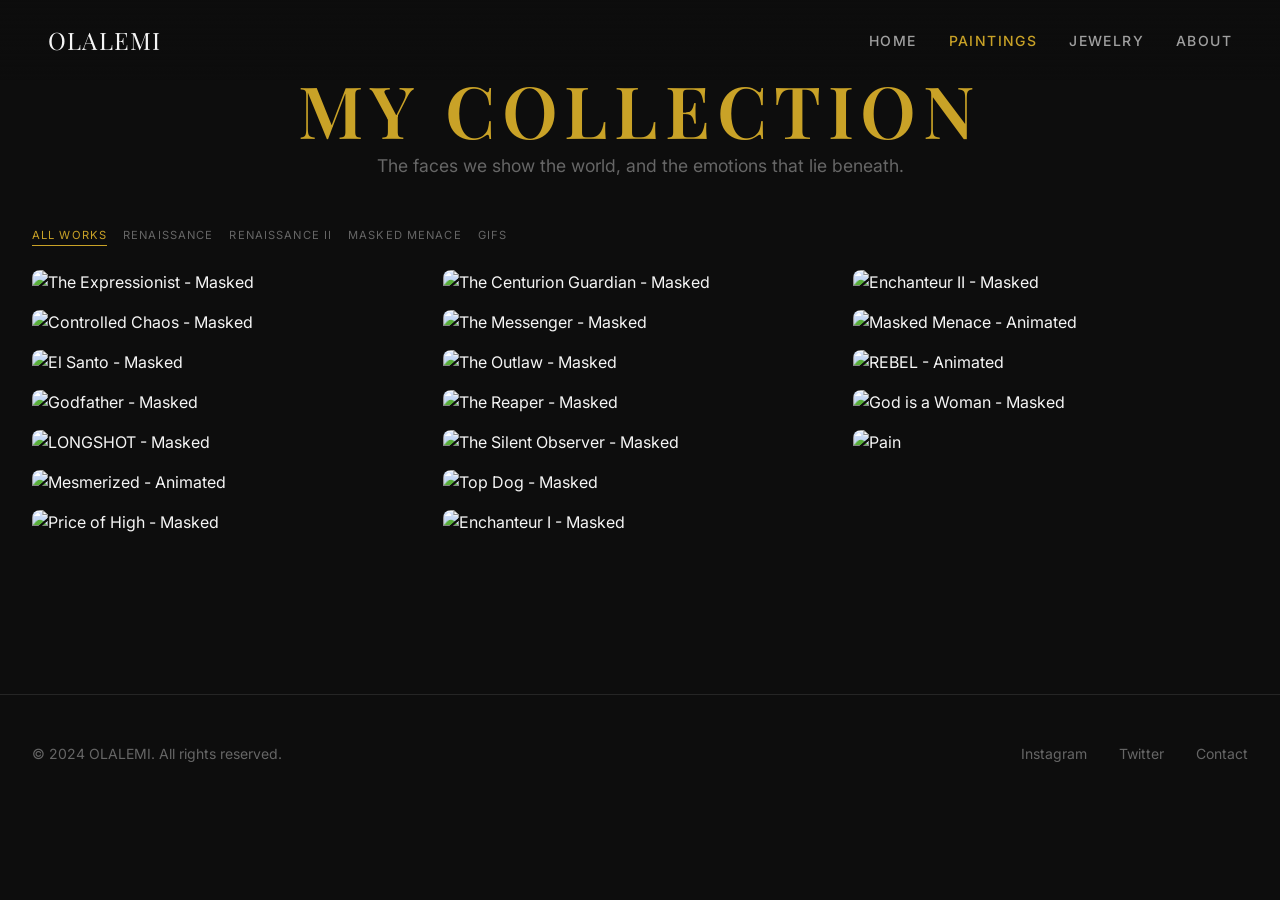
==== paintings.html @ 90fd3a53 "Initial commit: Portfolio website code (HTML, CSS, JS, data)" ====
<!DOCTYPE html>
<html lang="en">

<head>
    <meta charset="UTF-8">
    <meta name="viewport" content="width=device-width, initial-scale=1.0">
    <meta name="description"
        content="Gallery of digital paintings exploring the duality of human emotion through masked and unmasked portraits.">

    <title>Paintings Gallery | OLALEMI</title>

    <!-- Fonts -->
    <link rel="preconnect" href="https://fonts.googleapis.com">
    <link rel="preconnect" href="https://fonts.gstatic.com" crossorigin>
    <link
        href="https://fonts.googleapis.com/css2?family=Playfair+Display:wght@400;500;600;700&family=Inter:wght@300;400;500;600&display=swap"
        rel="stylesheet">

    <!-- Styles -->
    <link rel="stylesheet" href="css/styles.css">
    <link rel="stylesheet" href="css/gallery.css">
    <link rel="stylesheet" href="css/landing.css">
</head>

<body>
    <!-- Navigation -->
    <nav class="nav" id="nav">
        <a href="index.html" class="nav__logo">OLALEMI</a>
        <ul class="nav__links">
            <li><a href="index.html" class="nav__link">Home</a></li>
            <li><a href="paintings.html" class="nav__link active">Paintings</a></li>
            <li><a href="jewelry.html" class="nav__link">Jewelry</a></li>
            <li><a href="about.html" class="nav__link">About</a></li>
        </ul>
    </nav>

    <!-- Gallery Header -->
    <header class="gallery-header">
        <div class="container">
            <h1 class="gallery-title">MY COLLECTION</h1>
            <p class="section__subtitle mb-xl">The faces we show the world, and the emotions that lie beneath.</p>
            <div class="gallery-filters">
                <button class="filter-btn active" data-filter="all">All Works</button>
                <button class="filter-btn" data-filter="renaissance">Renaissance</button>
                <button class="filter-btn" data-filter="renaissance-ii">Renaissance II</button>
                <button class="filter-btn" data-filter="masked-menace">Masked Menace</button>
                <button class="filter-btn" data-filter="gifs">GIFs</button>
            </div>
        </div>
    </header>

    <!-- Gallery Grid -->
    <main class="gallery-container">
        <div class="gallery-grid" id="galleryGrid">

            <!-- ========== RENAISSANCE COLLECTION ========== -->

            <!-- The Expressionist (Renaissance) -->
            <div class="gallery-item" data-id="the-expressionist" data-collection="renaissance"
                data-title="The Expressionist"
                data-masked="assets/paintings/ART COLLECTION/RENAISSANCE/The expressionist Masked.jpg"
                data-unmasked="assets/paintings/ART COLLECTION/RENAISSANCE/The Expressionist Unmasked.JPG"
                data-size="2800 × 3840" data-year="2022" data-exhibited="Artist Commune, Lagos 2023"
                data-description="Wearing a gesture of tales, the expressionist.">
                <div class="gallery-card">
                    <div class="card-image-wrapper">
                        <img src="assets/paintings/ART COLLECTION/RENAISSANCE/The expressionist Masked.jpg"
                            alt="The Expressionist - Masked" class="card-image card-image--active">
                        <img src="assets/paintings/ART COLLECTION/RENAISSANCE/The Expressionist Unmasked.JPG"
                            alt="The Expressionist - Unmasked" class="card-image">
                        <div class="card-overlay">
                            <span class="card-collection">Renaissance</span>
                            <h3 class="card-title">The Expressionist</h3>
                        </div>
                    </div>
                </div>
            </div>

            <!-- Controlled Chaos (Renaissance) -->
            <div class="gallery-item" data-id="controlled-chaos" data-collection="renaissance"
                data-title="Controlled Chaos"
                data-masked="assets/paintings/ART COLLECTION/RENAISSANCE/Controlled Chaos Masked.png"
                data-unmasked="assets/paintings/ART COLLECTION/RENAISSANCE/Controlled Chaos Unmasked.png"
                data-size="2200 × 3200" data-year="2025"
                data-description="The chaos is obvious, but what you're really seeing is restraint.">
                <div class="gallery-card">
                    <div class="card-image-wrapper">
                        <img src="assets/paintings/ART COLLECTION/RENAISSANCE/Controlled Chaos Masked.png"
                            alt="Controlled Chaos - Masked" class="card-image card-image--active">
                        <img src="assets/paintings/ART COLLECTION/RENAISSANCE/Controlled Chaos Unmasked.png"
                            alt="Controlled Chaos - Unmasked" class="card-image">
                        <div class="card-overlay">
                            <span class="card-collection">Renaissance</span>
                            <h3 class="card-title">Controlled Chaos</h3>
                        </div>
                    </div>
                </div>
            </div>

            <!-- El Santo (Renaissance) -->
            <div class="gallery-item" data-id="el-santo" data-collection="renaissance" data-title="El Santo"
                data-masked="assets/paintings/ART COLLECTION/RENAISSANCE/El Santo Masked.JPG"
                data-unmasked="assets/paintings/ART COLLECTION/RENAISSANCE/El Santo Unmasked.png"
                data-size="2800 × 3840" data-year="2023" data-exhibited="Artist Commune, Lagos 2023"
                data-description="Under the cover of darkness<br>looking beyond the enveloping dark void<br>appears a crucifix — wielding saint<br>her face wears a sadness<br>that stares deep at her defeat<br>telling a tale of how she became the haunted.">
                <div class="gallery-card">
                    <div class="card-image-wrapper">
                        <img src="assets/paintings/ART COLLECTION/RENAISSANCE/El Santo Masked.JPG"
                            alt="El Santo - Masked" class="card-image card-image--active">
                        <img src="assets/paintings/ART COLLECTION/RENAISSANCE/El Santo Unmasked.png"
                            alt="El Santo - Unmasked" class="card-image">
                        <div class="card-overlay">
                            <span class="card-collection">Renaissance</span>
                            <h3 class="card-title">El Santo</h3>
                        </div>
                    </div>
                </div>
            </div>

            <!-- Godfather (Renaissance) -->
            <div class="gallery-item" data-id="godfather" data-collection="renaissance" data-title="Godfather"
                data-masked="assets/paintings/ART COLLECTION/RENAISSANCE/Godfather Masked.JPG"
                data-unmasked="assets/paintings/ART COLLECTION/RENAISSANCE/Godfather Unmasked.PNG"
                data-size="2661 × 4167" data-year="2024"
                data-description="Like a puppeteer orchestrating a dance of controlled chaos, the subtle movements of expression draw you into a reflective odyssey. Here, authority whispers, artistry seamlessly intertwines, and one experiences the unspoken harmony between power and chaos!">
                <div class="gallery-card">
                    <div class="card-image-wrapper">
                        <img src="assets/paintings/ART COLLECTION/RENAISSANCE/Godfather Masked.JPG"
                            alt="Godfather - Masked" class="card-image card-image--active">
                        <img src="assets/paintings/ART COLLECTION/RENAISSANCE/Godfather Unmasked.PNG"
                            alt="Godfather - Unmasked" class="card-image">
                        <div class="card-overlay">
                            <span class="card-collection">Renaissance</span>
                            <h3 class="card-title">Godfather</h3>
                        </div>
                    </div>
                </div>
            </div>

            <!-- LONGSHOT (Renaissance) -->
            <div class="gallery-item" data-id="longshot" data-collection="renaissance" data-title="LONGSHOT"
                data-masked="assets/paintings/ART COLLECTION/RENAISSANCE/LONGSHOT Masked.JPG"
                data-unmasked="assets/paintings/ART COLLECTION/RENAISSANCE/LONGSHOT unmasked.PNG"
                data-size="2800 × 3840" data-year="2023"
                data-description="This is an ode to my darkest hour; A tribute to the spirit, unyielding and strong. A tale of audacity etched into every stroke, birthed from pursuit of dreams where the odds are stacked impossibly high.">
                <div class="gallery-card">
                    <div class="card-image-wrapper">
                        <img src="assets/paintings/ART COLLECTION/RENAISSANCE/LONGSHOT Masked.JPG"
                            alt="LONGSHOT - Masked" class="card-image card-image--active">
                        <img src="assets/paintings/ART COLLECTION/RENAISSANCE/LONGSHOT unmasked.PNG"
                            alt="LONGSHOT - Unmasked" class="card-image">
                        <div class="card-overlay">
                            <span class="card-collection">Renaissance</span>
                            <h3 class="card-title">LONGSHOT</h3>
                        </div>
                    </div>
                </div>
            </div>

            <!-- Mesmerized - GIF -> Unmasked -> Masked (Renaissance) -->
            <div class="gallery-item" data-id="mesmerized" data-collection="renaissance gifs" data-title="Mesmerized"
                data-is-gif="true" data-gif="assets/paintings/ART COLLECTION/RENAISSANCE/Mesmerized.GIF"
                data-masked="assets/paintings/ART COLLECTION/RENAISSANCE/Mesmerized Masked.JPG"
                data-unmasked="assets/paintings/ART COLLECTION/RENAISSANCE/Mesmerized Unmasked.JPG"
                data-size="2500 × 3500" data-year="2023" data-featured="SuboArt Magazine, Lisbon, Portugal"
                data-exhibited="Artist Commune, Lagos 2023"
                data-description="<em>Mesmerized</em> by the timeless tunnel's allure,<br>I peer within,<br>my senses keen and pure.<br>Every doubt, every uncertainty unfurls,<br>As my jaws drop, astonishment swirls,<br>I gaze upon the dreams and fears once held,<br>And find myself bewitched, completely compelled.<br>The tunnel's depths hold secrets untold,<br>A journey through time, a story to unfold.">
                <div class="gallery-card">
                    <div class="card-image-wrapper">
                        <!-- Initial State: GIF (Autoplay) -->
                        <img src="assets/paintings/ART COLLECTION/RENAISSANCE/Mesmerized.GIF"
                            alt="Mesmerized - Animated" class="card-image card-image--active" data-state="gif">
                        <!-- State 2: Unmasked Static -->
                        <img src="assets/paintings/ART COLLECTION/RENAISSANCE/Mesmerized Unmasked.JPG"
                            alt="Mesmerized - Unmasked" class="card-image" data-state="unmasked">
                        <!-- State 3: Masked Static -->
                        <img src="assets/paintings/ART COLLECTION/RENAISSANCE/Mesmerized Masked.JPG"
                            alt="Mesmerized - Masked" class="card-image" data-state="masked">
                        <span class="motion-badge"></span>
                        <div class="card-overlay">
                            <span class="card-collection">Renaissance</span>
                            <h3 class="card-title">Mesmerized</h3>
                            <span class="card-note">SuboArt Magazine, Lisbon, Portugal</span>
                        </div>
                    </div>
                </div>
            </div>

            <!-- Price of High (Renaissance) -->
            <div class="gallery-item" data-id="price-of-high" data-collection="renaissance" data-title="Price of High"
                data-masked="assets/paintings/ART COLLECTION/RENAISSANCE/Price of High Masked.JPEG"
                data-unmasked="assets/paintings/ART COLLECTION/RENAISSANCE/Price of High Unmasked.png"
                data-size="2800 × 3840" data-year="2023" data-exhibited="Artist Commune, Lagos 2023"
                data-description="Have I not paid enough?<br>What price has to be paid to get high?<br>Whatever the cost is, the price is paid for in full.<br>What happens when you pay the price, and you don't get high?">
                <div class="gallery-card">
                    <div class="card-image-wrapper">
                        <img src="assets/paintings/ART COLLECTION/RENAISSANCE/Price of High Masked.JPEG"
                            alt="Price of High - Masked" class="card-image card-image--active">
                        <img src="assets/paintings/ART COLLECTION/RENAISSANCE/Price of High Unmasked.png"
                            alt="Price of High - Unmasked" class="card-image">
                        <div class="card-overlay">
                            <span class="card-collection">Renaissance</span>
                            <h3 class="card-title">Price of High</h3>
                        </div>
                    </div>
                </div>
            </div>

            <!-- The Centurion Guardian (Renaissance) -->
            <div class="gallery-item" data-id="the-centurion-guardian" data-collection="renaissance"
                data-title="The Centurion Guardian"
                data-masked="assets/paintings/ART COLLECTION/RENAISSANCE/The Centurion Guardian Masked.JPG"
                data-unmasked="assets/paintings/ART COLLECTION/RENAISSANCE/The Centurion Guardian Unmasked.JPEG"
                data-size="2550 × 3300" data-year="2023"
                data-description="Her focus never falters nor wavers,<br>As she readies for the coming fight.<br>She is sworn to defend this folklore,<br>Her face tells tales of a hardened past,<br>Of battles fought and battles won.">
                <div class="gallery-card">
                    <div class="card-image-wrapper">
                        <img src="assets/paintings/ART COLLECTION/RENAISSANCE/The Centurion Guardian Masked.JPG"
                            alt="The Centurion Guardian - Masked" class="card-image card-image--active">
                        <img src="assets/paintings/ART COLLECTION/RENAISSANCE/The Centurion Guardian Unmasked.JPEG"
                            alt="The Centurion Guardian - Unmasked" class="card-image">
                        <div class="card-overlay">
                            <span class="card-collection">Renaissance</span>
                            <h3 class="card-title">The Centurion Guardian</h3>
                        </div>
                    </div>
                </div>
            </div>

            <!-- The Messenger (Renaissance) - NO UNMASKED -->
            <div class="gallery-item" data-id="the-messenger" data-collection="renaissance" data-title="The Messenger"
                data-masked="assets/paintings/ART COLLECTION/RENAISSANCE/The Messenger Masked.JPG" data-unmasked=""
                data-size="2800 × 3840" data-year="2022" data-exhibited="NFT NYC 2023, Artist Commune, Lagos 2023"
                data-description="<em>The messenger</em><br>deep into an endless cold night,<br>comes forth a bearer of whispers,<br>a messenger singing hymns of the rebirth.">
                <div class="gallery-card">
                    <div class="card-image-wrapper">
                        <img src="assets/paintings/ART COLLECTION/RENAISSANCE/The Messenger Masked.JPG"
                            alt="The Messenger - Masked" class="card-image card-image--active">
                        <div class="card-overlay">
                            <span class="card-collection">Renaissance</span>
                            <h3 class="card-title">The Messenger</h3>
                        </div>
                    </div>
                </div>
            </div>

            <!-- The Outlaw (Renaissance) -->
            <div class="gallery-item" data-id="the-outlaw" data-collection="renaissance" data-title="The Outlaw"
                data-masked="assets/paintings/ART COLLECTION/RENAISSANCE/The Outlaw Masked.jpg"
                data-unmasked="assets/paintings/ART COLLECTION/RENAISSANCE/The Outlaw Unmasked.JPG"
                data-size="2550 × 3300" data-year="2023" data-exhibited="Artist Commune, Lagos 2023"
                data-description="A villain emerges in this story,<br>an outlaw,<br>a defiant aura of fright,<br>a dangerous soul, wild and dark.">
                <div class="gallery-card">
                    <div class="card-image-wrapper">
                        <img src="assets/paintings/ART COLLECTION/RENAISSANCE/The Outlaw Masked.jpg"
                            alt="The Outlaw - Masked" class="card-image card-image--active">
                        <img src="assets/paintings/ART COLLECTION/RENAISSANCE/The Outlaw Unmasked.JPG"
                            alt="The Outlaw - Unmasked" class="card-image">
                        <div class="card-overlay">
                            <span class="card-collection">Renaissance</span>
                            <h3 class="card-title">The Outlaw</h3>
                        </div>
                    </div>
                </div>
            </div>

            <!-- The Reaper (Renaissance) -->
            <div class="gallery-item" data-id="the-reaper" data-collection="renaissance" data-title="The Reaper"
                data-masked="assets/paintings/ART COLLECTION/RENAISSANCE/The Reaper Masked.JPG"
                data-unmasked="assets/paintings/ART COLLECTION/RENAISSANCE/The Reaper Unmasked.JPG"
                data-size="2800 × 3840" data-year="2023" data-exhibited="Artist Commune, Lagos 2023"
                data-description="With ferocious gaze,<br>the reaper rips wandering soul apart,<br>feasting on them,<br>while relentless in the pursuit of its next prey.">
                <div class="gallery-card">
                    <div class="card-image-wrapper">
                        <img src="assets/paintings/ART COLLECTION/RENAISSANCE/The Reaper Masked.JPG"
                            alt="The Reaper - Masked" class="card-image card-image--active">
                        <img src="assets/paintings/ART COLLECTION/RENAISSANCE/The Reaper Unmasked.JPG"
                            alt="The Reaper - Unmasked" class="card-image">
                        <div class="card-overlay">
                            <span class="card-collection">Renaissance</span>
                            <h3 class="card-title">The Reaper</h3>
                        </div>
                    </div>
                </div>
            </div>

            <!-- The Silent Observer (Renaissance) -->
            <div class="gallery-item" data-id="the-silent-observer" data-collection="renaissance"
                data-title="The Silent Observer"
                data-masked="assets/paintings/ART COLLECTION/RENAISSANCE/The Silent Observer Masked.JPG"
                data-unmasked="assets/paintings/ART COLLECTION/RENAISSANCE/The Silent Observer Unmasked.JPG"
                data-size="2550 × 3300" data-year="2023"
                data-description="Eavesdropping through every passing moment with obscurity and uncertainty, my inner chatter scream as those dotting eyes hover.">
                <div class="gallery-card">
                    <div class="card-image-wrapper">
                        <img src="assets/paintings/ART COLLECTION/RENAISSANCE/The Silent Observer Masked.JPG"
                            alt="The Silent Observer - Masked" class="card-image card-image--active">
                        <img src="assets/paintings/ART COLLECTION/RENAISSANCE/The Silent Observer Unmasked.JPG"
                            alt="The Silent Observer - Unmasked" class="card-image">
                        <div class="card-overlay">
                            <span class="card-collection">Renaissance</span>
                            <h3 class="card-title">The Silent Observer</h3>
                        </div>
                    </div>
                </div>
            </div>


            <!-- ========== RENAISSANCE II COLLECTION ========== -->

            <!-- Top Dog (Renaissance II) -->
            <div class="gallery-item" data-id="top-dog" data-collection="renaissance-ii" data-title="Top Dog"
                data-masked="assets/paintings/ART COLLECTION/RENAISSANCE II/Top Dog Masked.JPG"
                data-unmasked="assets/paintings/ART COLLECTION/RENAISSANCE II/Top Dog Unmasked.JPEG"
                data-size="2500 × 3285" data-year="2023"
                data-description="Becoming more, comes at a price! How much you're willing to pay, is a tale told by only those who wear their battle cry boldly. In this land you can evolve, thrive with your deep roots. It becomes grueling and harsh with the passing of time. But amidst the shadows and trials, a flicker ignites, a spark of resilience, refusing to bow to the night. A testament to strength, and a triumph over fear.">
                <div class="gallery-card">
                    <div class="card-image-wrapper">
                        <img src="assets/paintings/ART COLLECTION/RENAISSANCE II/Top Dog Masked.JPG"
                            alt="Top Dog - Masked" class="card-image card-image--active">
                        <img src="assets/paintings/ART COLLECTION/RENAISSANCE II/Top Dog Unmasked.JPEG"
                            alt="Top Dog - Unmasked" class="card-image">
                        <div class="card-overlay">
                            <span class="card-collection">Renaissance II</span>
                            <h3 class="card-title">Top Dog</h3>
                        </div>
                    </div>
                </div>
            </div>

            <!-- Enchanteur I (Renaissance II - ENCHANTEUR Series) -->
            <div class="gallery-item" data-id="enchanteur-i" data-collection="renaissance-ii" data-series="enchanteur"
                data-title="Enchanteur I"
                data-masked="assets/paintings/ART COLLECTION/RENAISSANCE II/ENCHANTEUR Series/Enchanteur I Masked.PNG"
                data-unmasked="assets/paintings/ART COLLECTION/RENAISSANCE II/ENCHANTEUR Series/Enchanteur I Unmasked.jpg"
                data-size="2800 × 3840" data-year="2023" data-featured="SuboArt Magazine, Lisbon, Portugal"
                data-description="I can't keep my eyes off this piece,<br>that stare seems to watch like it's trying to tell me something,<br>a language written in whispers. With every stare, you're enchanted.<br>He is the <em>Enchanteur</em>, His eyes are like pools of mystery, drawing you deeper into his spell.<br>He knows your secrets and sees your desires; He whispers them back to you in his creation.<br>While he leaves you entranced in his beauty.">
                <div class="gallery-card">
                    <div class="card-image-wrapper">
                        <!-- Initial State: Masked (Standard) -->
                        <img src="assets/paintings/ART COLLECTION/RENAISSANCE II/ENCHANTEUR Series/Enchanteur I Masked.PNG"
                            alt="Enchanteur I - Masked" class="card-image card-image--active">
                        <img src="assets/paintings/ART COLLECTION/RENAISSANCE II/ENCHANTEUR Series/Enchanteur I Unmasked.jpg"
                            alt="Enchanteur I - Unmasked" class="card-image">
                        <div class="card-overlay">
                            <span class="card-collection">Renaissance II</span>
                            <span class="card-series">ENCHANTEUR SERIES</span>
                            <h3 class="card-title">Enchanteur I</h3>
                            <span class="card-note">SuboArt Magazine, Lisbon, Portugal</span>
                        </div>
                    </div>
                </div>
            </div>

            <!-- Enchanteur II (Renaissance II - ENCHANTEUR Series) -->
            <div class="gallery-item" data-id="enchanteur-ii" data-collection="renaissance-ii" data-series="enchanteur"
                data-title="Enchanteur II"
                data-masked="assets/paintings/ART COLLECTION/RENAISSANCE II/ENCHANTEUR Series/Enchanteur II Masked.png"
                data-unmasked="assets/paintings/ART COLLECTION/RENAISSANCE II/ENCHANTEUR Series/Enchanteur II Unmasked.JPG"
                data-size="2800 × 3840" data-year="2023" data-featured="SuboArt Magazine, Lisbon, Portugal"
                data-description="A feminine mystique with imperfections concealed from the gazing eye,<br>Yet they kindle the fire, the strength to defy.<br>Every stare, an invitation to explore,<br>Eyes that mirror the secrets of her soul,<br>A gaze so profound, it beckons, it cajoles.<br>For in her stare, a narrative unfolds,<br>A story of strength, of tales untold.<br>An embodiment of elegance, guarding battles won,<br>An enchantress of grace and hidden might,<br>Concealing stories, resilient and bright.">
                <div class="gallery-card">
                    <div class="card-image-wrapper">
                        <img src="assets/paintings/ART COLLECTION/RENAISSANCE II/ENCHANTEUR Series/Enchanteur II Masked.png"
                            alt="Enchanteur II - Masked" class="card-image card-image--active">
                        <img src="assets/paintings/ART COLLECTION/RENAISSANCE II/ENCHANTEUR Series/Enchanteur II Unmasked.JPG"
                            alt="Enchanteur II - Unmasked" class="card-image">
                        <div class="card-overlay">
                            <span class="card-collection">Renaissance II</span>
                            <span class="card-series">ENCHANTEUR SERIES</span>
                            <h3 class="card-title">Enchanteur II</h3>
                            <span class="card-note">SuboArt Magazine, Lisbon, Portugal</span>
                        </div>
                    </div>
                </div>
            </div>


            <!-- ========== MASKED MENACE COLLECTION ========== -->

            <!-- Masked Menace GIF (Masked Menace) - NO UNMASKED -->
            <div class="gallery-item" data-id="masked-menace" data-collection="masked-menace gifs"
                data-title="Masked Menace" data-is-gif="true"
                data-masked="assets/paintings/ART COLLECTION/MASKED MENACE/Masked menace.GIF" data-unmasked=""
                data-size="2800 × 3420" data-year="2023"
                data-description="<em>Masked Menace</em> is a title that emphasizes the dark and ominous quality of the artwork. The word <em>menace</em> suggests that there is something threatening or dangerous about the character, which is reinforced by the description of the skull mask and the overall tone of the painting.<br><br>The word <em>&quot;masked&quot;</em> adds another layer of meaning to the title, as it suggests that the character is hiding his true identity or intentions behind the mask. Masks are often used in art and literature to represent deception, mystery, or the duality of human nature. In this case, the mask may be seen as a symbol of the character's hidden motives or intentions, which are hinted at but not fully revealed in the artwork.<br><br>Overall, <em>Masked Menace</em> is a title that captures the dark, mysterious, and threatening qualities of the artwork, while also suggesting deeper layers of meaning and symbolism.">
                <div class="gallery-card">
                    <div class="card-image-wrapper">
                        <img src="assets/paintings/ART COLLECTION/MASKED MENACE/Masked menace.GIF"
                            alt="Masked Menace - Animated" class="card-image card-image--active">
                        <span class="motion-badge"></span>
                        <div class="card-overlay">
                            <span class="card-collection">Masked Menace</span>
                            <h3 class="card-title">Masked Menace</h3>
                        </div>
                    </div>
                </div>
            </div>

            <!-- REBEL GIF (Masked Menace) -->
            <div class="gallery-item" data-id="rebel" data-collection="masked-menace gifs" data-title="REBEL"
                data-is-gif="true" data-masked="assets/paintings/ART COLLECTION/MASKED MENACE/REBEL.gif"
                data-unmasked="assets/paintings/ART COLLECTION/MASKED MENACE/rebel Unmasked.JPEG"
                data-size="2550 × 3300" data-year="2023"
                data-description="An obligation to be true to oneself. A debt that needs to be repaid. For a lack of settlement within leads to self-destruction. Rage on at every instance that aims to confine. Be a rebel of your true and complete self. This artwork is an ode to the unapologetic. It beckons viewers to question, to challenge, and to find solace in the beautifully dissonant symphony of their own rebellions. REBEL is an invitation to embrace the facets that make us unique, to revel in the artistic defiance that reshapes our world, and to recognize that within the clash of contrasts, we discover the most profound truths about ourselves. In every brushstroke, REBEL roars with the vibrancy of identity, the audacity of artistic innovation, and the resolute courage to stand apart.">
                <div class="gallery-card">
                    <div class="card-image-wrapper">
                        <img src="assets/paintings/ART COLLECTION/MASKED MENACE/REBEL.gif" alt="REBEL - Animated"
                            class="card-image card-image--active">
                        <img src="assets/paintings/ART COLLECTION/MASKED MENACE/rebel Unmasked.JPEG"
                            alt="REBEL - Unmasked" class="card-image">
                        <span class="motion-badge"></span>
                        <div class="card-overlay">
                            <span class="card-collection">Masked Menace</span>
                            <h3 class="card-title">REBEL</h3>
                        </div>
                    </div>
                </div>
            </div>


            <!-- ========== STANDALONE PIECES ========== -->

            <!-- God is a Woman (Standalone) -->
            <div class="gallery-item" data-id="god-is-a-woman" data-collection="" data-title="God is a Woman"
                data-masked="assets/paintings/ART COLLECTION/God is a Woman Masked.JPG"
                data-unmasked="assets/paintings/ART COLLECTION/God is a Woman Unmasked.JPG" data-size="2550 × 3000"
                data-year="2024"
                data-description="She was created from a rib cage, it is her genesis, her humble beginning. A beautiful creation whose perfect imperfection soils from the very smell of her existence to the strand of her dark hair, resolute with solid beliefs that are unfazed against high odds, her beautiful soul gazes on us beings and hypnotizes us with her gorgeousness. She is bright, alluring and assertive. Her dominance is undeniable as her body generates a desire only her hormones can sense. Her body, the beauty and the pain she bears are unparalleled. But, her duty as a bearer of life makes her a god. She is a Woman, she is a god, God is a Woman.">
                <div class="gallery-card">
                    <div class="card-image-wrapper">
                        <img src="assets/paintings/ART COLLECTION/God is a Woman Masked.JPG"
                            alt="God is a Woman - Masked" class="card-image card-image--active">
                        <img src="assets/paintings/ART COLLECTION/God is a Woman Unmasked.JPG"
                            alt="God is a Woman - Unmasked" class="card-image">
                        <div class="card-overlay">
                            <h3 class="card-title">God is a Woman</h3>
                        </div>
                    </div>
                </div>
            </div>

            <!-- Pain (Standalone) -->
            <div class="gallery-item" data-id="pain" data-collection="" data-title="Pain"
                data-masked="assets/paintings/ART COLLECTION/Pain.JPEG" data-unmasked="" data-size="8000 × 8000"
                data-year="2022"
                data-description="If this pain breaks me - all that is left is fleeting memory of being whole, fading remembrance of my resolve, with each hurting moment, I've been torn to pieces, shredded of every healing wall put up, fighting every sting of pain while hoping to get stronger, patiently waiting to be sew together. But what if I can't outlast this hurt? What if I don't get better? What if my wounded heart fails to heal? Here I lay deformed of courage and the will to push on, maybe this is what I need to begin a new chapter. It won't be long now, whatever comes after this feels eternity away. Death to the pain that broke me.">
                <div class="gallery-card">
                    <div class="card-image-wrapper">
                        <img src="assets/paintings/ART COLLECTION/Pain.JPEG" alt="Pain"
                            class="card-image card-image--active">
                        <div class="card-overlay">
                            <h3 class="card-title">Pain</h3>
                        </div>
                    </div>
                </div>
            </div>

        </div>
    </main>

    <!-- Footer -->
    <footer class="footer">
        <div class="container">
            <div class="footer__content">
                <p class="footer__copyright">
                    &copy; 2024 OLALEMI. All rights reserved.
                </p>
                <div class="footer__links">
                    <a href="#" class="footer__link">Instagram</a>
                    <a href="#" class="footer__link">Twitter</a>
                    <a href="mailto:contact@artist.com" class="footer__link">Contact</a>
                </div>
            </div>
        </div>
    </footer>

    <!-- Painting Detail Modal -->
    <div class="modal-backdrop" id="paintingModal">
        <div class="modal-card">
            <!-- Close button -->
            <button class="modal-close-btn" id="modalCloseBtn" aria-label="Close modal">&times;</button>
            <!-- Left: Painting -->
            <div class="modal-painting">
                <img src="" alt="" class="modal-painting-img" id="modalPaintingImg">
                <div class="modal-toggle-hint">Click to toggle</div>
            </div>
            <!-- Right: Details -->
            <div class="modal-details">
                <h2 class="modal-title" id="modalTitle"></h2>
                <span class="modal-collection" id="modalCollection"></span>
                <div class="modal-meta">
                    <span class="modal-size" id="modalSize"></span>
                    <span class="modal-separator">·</span>
                    <span class="modal-year" id="modalYear"></span>
                </div>
                <!-- Credits (Featured/Exhibited) - shown below meta -->
                <div class="modal-credits" id="modalCredits"></div>
                <!-- Horizontal Nav Toggle -->
                <div class="modal-tabs">
                    <button class="modal-tab active" data-tab="description">Description</button>
                    <button class="modal-tab" data-tab="context" id="contextTab">Context</button>
                </div>
                <!-- Tab Content -->
                <div class="modal-tab-content">
                    <div class="modal-tab-panel active" id="descriptionPanel">
                        <p class="modal-description" id="modalDescription"></p>
                    </div>
                    <div class="modal-tab-panel" id="contextPanel">
                        <p class="modal-context" id="modalContext"></p>
                    </div>
                </div>
            </div>
        </div>
    </div>

    <!-- Scripts -->
    <script src="js/gallery.js"></script>
    <script src="js/main.js"></script>
</body>

</html>
---- css/styles.css ----
/* ==========================================
   PORTFOLIO WEBSITE - Design System
   Dark Gallery with Warm Accents
   ========================================== */

/* ---------- CSS Variables (Design Tokens) ---------- */
:root {
  /* Colors - Dark Gallery Palette */
  --color-bg-primary: #0D0D0D;
  --color-bg-secondary: #1A1A1A;
  --color-bg-tertiary: #252525;

  --color-text-primary: #F5F5F5;
  --color-text-secondary: #A0A0A0;
  --color-text-muted: #666666;

  --color-accent-gold: #C9A227;
  --color-accent-terracotta: #B85C38;
  --color-accent-gold-hover: #E0B830;
  --color-cream: #F5E6D3;
  --color-cream-muted: #E0D5C5;

  /* Typography */
  --font-heading: 'Playfair Display', Georgia, serif;
  --font-body: 'Inter', -apple-system, BlinkMacSystemFont, sans-serif;

  --font-size-xs: 0.75rem;
  --font-size-sm: 0.875rem;
  --font-size-base: 1rem;
  --font-size-lg: 1.25rem;
  --font-size-xl: 1.5rem;
  --font-size-2xl: 2rem;
  --font-size-3xl: 3rem;
  --font-size-4xl: 4rem;
  --font-size-hero: clamp(3rem, 8vw, 6rem);

  --font-weight-light: 300;
  --font-weight-regular: 400;
  --font-weight-medium: 500;
  --font-weight-semibold: 600;

  --line-height-tight: 1.1;
  --line-height-normal: 1.5;
  --line-height-relaxed: 1.75;

  /* Spacing */
  --space-xs: 0.25rem;
  --space-sm: 0.5rem;
  --space-md: 1rem;
  --space-lg: 1.5rem;
  --space-xl: 2rem;
  --space-2xl: 3rem;
  --space-3xl: 4rem;
  --space-4xl: 6rem;

  /* Layout */
  --max-width: 1400px;
  --max-width-narrow: 900px;
  --nav-height: 80px;

  /* Transitions */
  --transition-fast: 150ms ease;
  --transition-base: 300ms ease;
  --transition-slow: 500ms ease;
  --transition-slower: 800ms ease;

  /* Shadows & Effects */
  --shadow-subtle: 0 2px 10px rgba(0, 0, 0, 0.3);
  --shadow-medium: 0 4px 20px rgba(0, 0, 0, 0.4);
  --shadow-strong: 0 8px 40px rgba(0, 0, 0, 0.5);

  /* Z-index layers */
  --z-base: 1;
  --z-overlay: 100;
  --z-modal: 200;
  --z-nav: 300;
}

/* ---------- Reset & Base Styles ---------- */
*,
*::before,
*::after {
  box-sizing: border-box;
  margin: 0;
  padding: 0;
}

html {
  font-size: 16px;
  scroll-behavior: smooth;
  -webkit-font-smoothing: antialiased;
  -moz-osx-font-smoothing: grayscale;
}

body {
  font-family: var(--font-body);
  font-size: var(--font-size-base);
  font-weight: var(--font-weight-regular);
  line-height: var(--line-height-normal);
  color: var(--color-text-primary);
  background-color: var(--color-bg-primary);
  overflow-x: hidden;
}

/* ---------- Typography ---------- */
h1,
h2,
h3,
h4,
h5,
h6 {
  font-family: var(--font-heading);
  font-weight: var(--font-weight-semibold);
  line-height: var(--line-height-tight);
  color: var(--color-text-primary);
}

h1 {
  font-size: var(--font-size-hero);
}

h2 {
  font-size: var(--font-size-3xl);
}

h3 {
  font-size: var(--font-size-2xl);
}

h4 {
  font-size: var(--font-size-xl);
}

p {
  color: var(--color-text-secondary);
  margin-bottom: var(--space-md);
}

a {
  color: var(--color-accent-gold);
  text-decoration: none;
  transition: color var(--transition-fast);
}

a:hover {
  color: var(--color-accent-gold-hover);
}

/* ---------- Selection ---------- */
::selection {
  background-color: var(--color-accent-gold);
  color: var(--color-bg-primary);
}

/* ---------- Navigation ---------- */
.nav {
  position: fixed;
  top: 0;
  left: 0;
  right: 0;
  height: var(--nav-height);
  display: flex;
  align-items: center;
  justify-content: space-between;
  padding: 0 var(--space-2xl);
  background: linear-gradient(to bottom, rgba(13, 13, 13, 0.95), rgba(13, 13, 13, 0));
  z-index: var(--z-nav);
  transition: background var(--transition-base);
}

.nav.scrolled {
  background: rgba(13, 13, 13, 0.98);
  backdrop-filter: blur(10px);
}

.nav__logo {
  font-family: var(--font-heading);
  font-size: var(--font-size-xl);
  font-weight: var(--font-weight-bold);
  color: var(--color-text-primary);
  letter-spacing: 0.05em;
  text-transform: uppercase;
}

.nav__links {
  display: flex;
  gap: var(--space-xl);
  list-style: none;
}

.nav__link {
  font-size: var(--font-size-sm);
  font-weight: var(--font-weight-medium);
  color: var(--color-text-secondary);
  text-transform: uppercase;
  letter-spacing: 0.1em;
  transition: color var(--transition-fast);
  position: relative;
}

.nav__link::after {
  content: '';
  position: absolute;
  bottom: -4px;
  left: 0;
  width: 0;
  height: 1px;
  background-color: var(--color-accent-gold);
  transition: width var(--transition-base);
}

.nav__link:hover {
  color: var(--color-text-primary);
}

.nav__link:hover::after {
  width: 100%;
}

.nav__link.active {
  color: var(--color-accent-gold);
}

/* ---------- Hero Section ---------- */
.hero {
  position: relative;
  min-height: 100vh;
  display: flex;
  align-items: flex-start;
  justify-content: center;
  overflow: hidden;
  background-color: #1a0505;
  /* Fallback dark red */
}

.hero__background {
  position: absolute;
  inset: 0;
  z-index: 1;
  display: flex;
  align-items: center;
  justify-content: center;
}

.hero__image {
  width: 100%;
  height: 100%;
  object-fit: cover;
  object-position: center center;
  transform: scale(1);
  transition: transform 0.8s ease-out, opacity 1s ease;
  opacity: 0;
}

.hero.loaded .hero__image {
  opacity: 1;
}

/* Subtle zoom on hover */
/* Subtle zoom on hover */
.hero:hover .hero__image {
  transform: scale(1.05);
  transition: transform 0.6s ease-out;
}

/* Portrait-oriented hero image - centered with dark space */
.hero__image--portrait {
  width: auto;
  height: 100%;
  max-width: 60%;
  object-fit: contain;
  opacity: 0;
  transform: scale(1);
  transition: opacity 1.2s ease, transform 0.5s ease;
}

.hero.loaded .hero__image--portrait {
  opacity: 1;
}

.hero__overlay {
  position: absolute;
  inset: 0;
  background: linear-gradient(to bottom,
      rgba(0, 0, 0, 0.3) 0%,
      rgba(0, 0, 0, 0) 20%,
      rgba(0, 0, 0, 0) 70%,
      rgba(13, 13, 13, 0.8) 95%,
      rgba(13, 13, 13, 1) 100%);
  z-index: 2;
}

.hero__content {
  position: relative;
  z-index: 3;
  display: flex;
  flex-direction: column;
  align-items: center;
  width: 100%;
  min-height: 100vh;
  padding: var(--space-2xl);
  padding-top: calc(var(--nav-height) + var(--space-3xl));
  padding-bottom: 11rem;
  max-width: var(--max-width-narrow);
  opacity: 0;
  transform: translateY(30px);
  animation: fadeInUp 1s ease forwards;
  animation-delay: 0.8s;
}

.hero__title {
  margin-bottom: var(--space-lg);
  text-shadow: 0 4px 30px rgba(0, 0, 0, 0.8);
  letter-spacing: 0.15em;
  font-size: clamp(2.5rem, 10vw, 5rem);
  color: var(--color-cream);
}

.hero__subtitle {
  font-size: var(--font-size-lg);
  color: var(--color-cream-muted);
  max-width: 600px;
  margin: 0 auto var(--space-lg);
  text-shadow: 0 2px 10px rgba(0, 0, 0, 0.5);
}

.hero__content .btn {
  margin-top: auto;
}

/* Scroll Indicator */
.scroll-indicator {
  position: absolute;
  bottom: var(--space-2xl);
  left: 50%;
  transform: translateX(-50%);
  display: flex;
  flex-direction: column;
  align-items: center;
  gap: var(--space-sm);
  color: var(--color-text-muted);
  font-size: var(--font-size-xs);
  text-transform: uppercase;
  animation: fadeInUpCentered 1s ease forwards;
  animation-delay: 1.5s;
  opacity: 0;
  z-index: 10;
}

.scroll-indicator span {
  letter-spacing: 0.2em;
  margin-right: -0.2em;
  /* Optical centering fix */
}

.scroll-indicator__arrow {
  width: 20px;
  height: 30px;
  border: 1px solid var(--color-text-muted);
  border-radius: 10px;
  position: relative;
}

.scroll-indicator__arrow::before {
  content: '';
  position: absolute;
  top: 6px;
  left: 50%;
  transform: translateX(-50%);
  width: 3px;
  height: 8px;
  background-color: var(--color-accent-gold);
  border-radius: 2px;
  animation: scrollBounce 2s infinite;
}

/* ---------- Sections ---------- */
.section {
  padding: var(--space-4xl) var(--space-2xl);
}

.section__header {
  text-align: center;
  margin-bottom: var(--space-3xl);
}

.section__title {
  margin-bottom: var(--space-md);
}

.section__subtitle {
  font-size: var(--font-size-lg);
  color: var(--color-text-muted);
}

/* ---------- Container ---------- */
.container {
  max-width: var(--max-width);
  margin: 0 auto;
  padding: 0 var(--space-xl);
}

/* ---------- Buttons ---------- */
.btn {
  display: inline-flex;
  align-items: center;
  gap: var(--space-sm);
  padding: var(--space-md) var(--space-xl);
  font-family: var(--font-body);
  font-size: var(--font-size-sm);
  font-weight: var(--font-weight-medium);
  text-transform: uppercase;
  letter-spacing: 0.1em;
  border: 1px solid transparent;
  cursor: pointer;
  transition: all var(--transition-base);
}

.btn--primary {
  background-color: var(--color-accent-gold);
  color: var(--color-bg-primary);
  border-color: var(--color-accent-gold);
}

.btn--primary:hover {
  background-color: transparent;
  color: var(--color-accent-gold);
}

.btn--outline {
  background-color: transparent;
  color: var(--color-text-primary);
  border-color: var(--color-text-muted);
}

.btn--outline:hover {
  border-color: var(--color-accent-gold);
  color: var(--color-accent-gold);
}

/* ---------- Animations ---------- */
@keyframes fadeInUp {
  from {
    opacity: 0;
    transform: translateY(30px);
  }

  to {
    opacity: 1;
    transform: translateY(0);
  }
}

@keyframes fadeInUpCentered {
  from {
    opacity: 0;
    transform: translateX(-50%) translateY(30px);
  }

  to {
    opacity: 1;
    transform: translateX(-50%) translateY(0);
  }
}

@keyframes fadeIn {
  from {
    opacity: 0;
  }

  to {
    opacity: 1;
  }
}

@keyframes scrollBounce {

  0%,
  100% {
    transform: translateX(-50%) translateY(0);
  }

  50% {
    transform: translateX(-50%) translateY(6px);
  }
}

/* ---------- Utility Classes ---------- */
.text-gold {
  color: var(--color-accent-gold);
}

.text-terracotta {
  color: var(--color-accent-terracotta);
}

.text-muted {
  color: var(--color-text-muted);
}

.mt-sm {
  margin-top: var(--space-sm);
}

.mt-md {
  margin-top: var(--space-md);
}

.mt-lg {
  margin-top: var(--space-lg);
}

.mt-xl {
  margin-top: var(--space-xl);
}

.mb-sm {
  margin-bottom: var(--space-sm);
}

.mb-md {
  margin-bottom: var(--space-md);
}

.mb-lg {
  margin-bottom: var(--space-lg);
}

.mb-xl {
  margin-bottom: var(--space-xl);
}

/* ---------- Responsive ---------- */
@media (max-width: 768px) {
  :root {
    --nav-height: 60px;
  }

  .nav {
    padding: 0 var(--space-lg);
  }

  .nav__links {
    gap: var(--space-lg);
  }

  .nav__link {
    font-size: var(--font-size-xs);
  }

  .hero__content {
    padding: var(--space-lg);
  }

  .section {
    padding: var(--space-3xl) var(--space-lg);
  }
}

@media (max-width: 480px) {
  .nav__logo {
    font-size: var(--font-size-base);
  }

  .nav__links {
    gap: var(--space-md);
  }
}
---- css/gallery.css ----
/* Header */
.gallery-header {
    padding-top: 70px;
    /* Reduced padding - moved header higher */
    padding-bottom: var(--space-lg);
    text-align: center;
    /* Centered heading and subtitle */
}

.gallery-title {
    font-size: 4.5rem;
    margin-bottom: var(--space-xs);
    letter-spacing: 0.1em;
    color: var(--color-accent-gold);
}

.section__subtitle {
    font-size: 1.1rem;
    /* Bigger than filter tabs but smaller than heading */
    color: var(--color-text-muted);
}

/* Filters */
.gallery-filters {
    margin-top: 48px;
    /* Generous breathing room from subtitle */
    display: flex;
    justify-content: flex-start;
    gap: var(--space-md);
    flex-wrap: wrap;
    margin-bottom: 0;
    /* Filters sit directly on grid */
}

.filter-btn {
    background: none;
    border: none;
    font-family: var(--font-body);
    font-size: 0.7rem;
    /* Smaller font for better distinction */
    text-transform: uppercase;
    letter-spacing: 0.1em;
    color: var(--color-text-muted);
    cursor: pointer;
    transition: color var(--transition-fast);
    padding-bottom: 4px;
    position: relative;
    padding-left: 0;
    /* Remove default padding since it is left aligned */
}

.filter-btn:hover,
.filter-btn.active {
    color: var(--color-accent-gold);
}

.filter-btn.active::after {
    content: '';
    position: absolute;
    bottom: 0;
    left: 0;
    width: 100%;
    height: 1px;
    background-color: var(--color-accent-gold);
}

/* Grid System */
.gallery-container {
    padding: 0 var(--space-xl) var(--space-4xl);
    max-width: 1600px;
    margin: 0 auto;
}

/* Masonry Layout using CSS Columns */
.gallery-grid {
    column-count: 1;
    /* Mobile default */
    column-gap: var(--space-md);
    opacity: 0;
    animation: fadeIn 1.2s ease forwards;
    padding-bottom: var(--space-3xl);
}

@media (min-width: 768px) {
    .gallery-grid {
        column-count: 2;
    }
}

@media (min-width: 1024px) {
    .gallery-grid {
        column-count: 3;
    }
}

.gallery-item {
    break-inside: avoid;
    /* Prevent items from splitting across columns */
    margin-bottom: var(--space-md);
    position: relative;
    cursor: pointer;
    border-radius: 8px;
    /* Added subtle rounded corners */
    overflow: hidden;
    background-color: transparent;
    transition: transform 0.4s cubic-bezier(0.16, 1, 0.3, 1), opacity 0.3s ease;
}

.gallery-item.hidden {
    display: none;
    /* Hide filtered items */
}

/* Card Styles */
.gallery-card {
    position: relative;
    width: 100%;
    /* No fixed aspect ratio - let image height define card */
    overflow: hidden;
}

.card-image-wrapper {
    position: relative;
    width: 100%;
}

.card-image {
    width: 100%;
    height: auto;
    display: block;
    /* No max-height - let images display at natural aspect ratio */
    opacity: 0;
    transition: opacity 0.6s ease, transform 0.7s cubic-bezier(0.2, 0.8, 0.2, 1);
    position: absolute;
    top: 0;
    left: 0;
}

/* Base state: Static relative image to define height */
.card-image:first-child {
    position: relative;
    opacity: 1;
    /* Ensure first image is visible for layout */
}

/* Active state for toggling */
.card-image.card-image--active {
    opacity: 1;
    z-index: 2;
    position: relative;
    /* It must be relative to take up space */
}

/* Ensure non-active images don't take up layout space but stay ready */
.card-image:not(.card-image--active) {
    position: absolute;
    top: 0;
    left: 0;
    width: 100%;
    height: 100%;
    opacity: 0;
    z-index: 1;
}


.card-overlay {
    position: absolute;
    bottom: 0;
    left: 0;
    width: 100%;
    padding: var(--space-lg);
    background: linear-gradient(to top,
            rgba(10, 10, 10, 0.95) 0%,
            rgba(10, 10, 10, 0.6) 50%,
            transparent 100%);
    opacity: 0;
    transform: translateY(10px);
    transition: all 0.4s ease;
    z-index: 3;
    display: flex;
    flex-direction: column;
    justify-content: flex-end;
    align-items: flex-start;
}

.gallery-item:hover .card-overlay {
    opacity: 1;
    transform: translateY(0);
}

.card-collection,
.card-series {
    font-family: 'Inter', sans-serif;
    font-size: 0.75rem;
    letter-spacing: 0.1em;
    text-transform: uppercase;
    color: var(--color-gold);
    margin-bottom: var(--space-xs);
    opacity: 0.9;
}

.card-title {
    font-family: 'Playfair Display', serif;
    font-size: 1.5rem;
    font-weight: 500;
    color: var(--color-white);
    margin-bottom: var(--space-2xs);
    line-height: 1.1;
}

.card-note {
    font-family: 'Inter', sans-serif;
    font-size: 0.7rem;
    color: var(--color-text-muted);
    font-weight: 300;
    margin-top: var(--space-xs);
    padding-top: var(--space-xs);
    border-top: 1px solid rgba(255, 255, 255, 0.1);
    width: 100%;
}

/* Motion Badge styles moved to bottom of file - Film Strip design */

@keyframes fadeIn {
    from {
        opacity: 0;
        transform: translateY(20px);
    }

    to {
        opacity: 1;
        transform: translateY(0);
    }
}

@media (max-width: 600px) {
    .gallery-title {
        font-size: var(--font-size-3xl);
    }
}

/* ========== Real Image Styles ========== */

.card-image--active {
    opacity: 1;
}

.gallery-card:hover .card-image--active {
    transform: scale(1.03);
}

/* Collection Tag */
.card-collection {
    font-size: var(--font-size-xs);
    color: var(--color-accent-gold);
    text-transform: uppercase;
    letter-spacing: 0.15em;
    margin-bottom: var(--space-xs);
    transform: translateY(10px);
    transition: transform 0.4s ease;
}

.gallery-item:hover .card-collection {
    transform: translateY(0);
}

/* Series Label (ENCHANTEUR) - Hover Only */
.card-series {
    font-size: 0.65rem;
    color: var(--color-cream-muted);
    text-transform: uppercase;
    letter-spacing: 0.2em;
    margin-bottom: var(--space-sm);
    opacity: 0;
    transform: translateY(10px);
    transition: opacity 0.4s ease 0.05s, transform 0.4s ease 0.05s;
}

.gallery-item:hover .card-series {
    opacity: 1;
    transform: translateY(0);
}

/* Feature Note (Magazine) */
.card-note {
    font-size: 0.7rem;
    color: var(--color-text-muted);
    margin-top: var(--space-sm);
    font-style: italic;
    opacity: 0;
    transition: opacity 0.4s ease 0.2s;
}

.gallery-item:hover .card-note {
    opacity: 1;
}

/* Motion Badge - Editorial Film Strip */
.motion-badge {
    position: absolute;
    top: var(--space-lg);
    right: var(--space-lg);
    width: 24px;
    height: 18px;
    background-color: transparent;
    border: 2px solid rgba(255, 255, 255, 0.7);
    border-radius: 2px;
    box-shadow: none;
    z-index: 5;
    /* Film strip perforations simulation */
    background-image: linear-gradient(to right,
            transparent 20%,
            rgba(255, 255, 255, 0.7) 20%,
            rgba(255, 255, 255, 0.7) 25%,
            transparent 25%,
            transparent 45%,
            rgba(255, 255, 255, 0.7) 45%,
            rgba(255, 255, 255, 0.7) 55%,
            transparent 55%,
            transparent 75%,
            rgba(255, 255, 255, 0.7) 75%,
            rgba(255, 255, 255, 0.7) 80%,
            transparent 80%);
    background-size: 100% 4px;
    background-repeat: no-repeat;
    background-position: center;
    animation: flicker 3s infinite;
}

.motion-badge::before,
.motion-badge::after {
    content: none;
    /* Remove any pseudo-elements causing artifacts */
    display: none;
}

@keyframes flicker {

    0%,
    100% {
        opacity: 0.7;
    }

    50% {
        opacity: 1;
    }

    52% {
        opacity: 0.6;
    }

    54% {
        opacity: 1;
    }
}

/* ========== PAINTING DETAIL MODAL ========== */

/* Backdrop with blur */
.modal-backdrop {
    position: fixed;
    inset: 0;
    background: rgba(0, 0, 0, 0.85);
    backdrop-filter: blur(8px);
    -webkit-backdrop-filter: blur(8px);
    z-index: 1000;
    display: flex;
    align-items: center;
    justify-content: center;
    padding: var(--space-xl);
    opacity: 0;
    pointer-events: none;
    transition: opacity 0.3s ease;
}

.modal-backdrop.active {
    opacity: 1;
    pointer-events: auto;
}

/* Modal Card */
.modal-card {
    background: #1a1a1a;
    border-radius: 16px;
    border: 1px solid rgba(255, 255, 255, 0.08);
    max-width: 1150px;
    width: 95%;
    height: 85vh;
    display: grid;
    grid-template-columns: 1fr 1fr;
    overflow: hidden;
    box-shadow: 0 25px 80px rgba(0, 0, 0, 0.6);
    transform: scale(0.9) translateY(20px);
    transition: transform 0.4s cubic-bezier(0.16, 1, 0.3, 1);
    position: relative;
}

/* Matte paper texture overlay - details side only */
.modal-card::before {
    content: '';
    position: absolute;
    top: 0;
    right: 0;
    width: 50%;
    height: 100%;
    background-image: url("data:image/svg+xml,%3Csvg viewBox='0 0 200 200' xmlns='http://www.w3.org/2000/svg'%3E%3Cfilter id='noise'%3E%3CfeTurbulence type='fractalNoise' baseFrequency='0.85' numOctaves='4' stitchTiles='stitch'/%3E%3C/filter%3E%3Crect width='100%25' height='100%25' filter='url(%23noise)'/%3E%3C/svg%3E");
    opacity: 0.04;
    pointer-events: none;
    z-index: 1;
    border-radius: 0 16px 16px 0;
}

.modal-backdrop.active .modal-card {
    transform: scale(1) translateY(0);
}

/* Close Button - Hidden on desktop, shown on mobile */
.modal-close-btn {
    position: absolute;
    top: var(--space-md);
    right: var(--space-md);
    width: 40px;
    height: 40px;
    background: rgba(0, 0, 0, 0.6);
    border: 1px solid rgba(255, 255, 255, 0.2);
    border-radius: 50%;
    color: var(--color-white);
    font-size: 1.5rem;
    font-weight: 300;
    line-height: 1;
    cursor: pointer;
    display: none;
    /* Hidden on desktop - use click outside or ESC */
    align-items: center;
    justify-content: center;
    z-index: 100;
    transition: all 0.2s ease;
}

.modal-close-btn:hover {
    background: rgba(255, 255, 255, 0.15);
    border-color: rgba(255, 255, 255, 0.4);
}

/* Left: Painting */
.modal-painting {
    position: relative;
    background: #141414;
    display: flex;
    align-items: center;
    justify-content: center;
    cursor: pointer;
    overflow: hidden;
}

.modal-painting-img {
    width: 100%;
    height: 100%;
    object-fit: contain;
    padding: var(--space-lg);
    transition: opacity 0.5s ease, transform 0.4s ease;
}

.modal-painting:hover .modal-painting-img {
    transform: scale(1.03);
}

.modal-toggle-hint {
    position: absolute;
    bottom: var(--space-lg);
    left: 50%;
    transform: translateX(-50%);
    font-family: var(--font-body);
    font-size: 0.7rem;
    text-transform: uppercase;
    letter-spacing: 0.15em;
    color: rgba(255, 255, 255, 0.5);
    background: rgba(0, 0, 0, 0.6);
    padding: var(--space-xs) var(--space-md);
    border-radius: 4px;
    opacity: 0;
    transition: opacity 0.3s ease;
}

.modal-painting:hover .modal-toggle-hint {
    opacity: 1;
}

/* Right: Details */
.modal-details {
    padding: var(--space-2xl);
    display: flex;
    flex-direction: column;
    position: relative;
    z-index: 2;
    overflow-y: auto;
}

.modal-title {
    font-family: var(--font-heading);
    font-size: 2.2rem;
    font-weight: 500;
    color: var(--color-white);
    margin-bottom: var(--space-xs);
    line-height: 1.2;
}

.modal-collection {
    font-family: var(--font-body);
    font-size: 0.8rem;
    text-transform: uppercase;
    letter-spacing: 0.15em;
    color: var(--color-accent-gold);
    margin-bottom: var(--space-lg);
}

.modal-meta {
    display: flex;
    align-items: center;
    gap: var(--space-sm);
    font-family: var(--font-body);
    font-size: 0.85rem;
    color: var(--color-text-muted);
    margin-bottom: var(--space-sm);
}

.modal-separator {
    color: var(--color-text-muted);
    opacity: 0.5;
}

/* Horizontal Nav Tabs */
.modal-tabs {
    display: flex;
    gap: var(--space-lg);
    margin-bottom: var(--space-lg);
    border-bottom: 1px solid rgba(255, 255, 255, 0.1);
    padding-bottom: var(--space-sm);
}

.modal-tab {
    background: none;
    border: none;
    font-family: var(--font-body);
    font-size: 0.75rem;
    text-transform: uppercase;
    letter-spacing: 0.1em;
    color: var(--color-text-muted);
    cursor: pointer;
    padding: 0;
    padding-bottom: var(--space-xs);
    position: relative;
    transition: color 0.3s ease;
}

.modal-tab:hover {
    color: var(--color-white);
}

.modal-tab.active {
    color: var(--color-accent-gold);
}

.modal-tab.active::after {
    content: '';
    position: absolute;
    bottom: calc(-1 * var(--space-sm) - 1px);
    left: 0;
    width: 100%;
    height: 2px;
    background: var(--color-accent-gold);
}

/* Grayed out state for unavailable context */
.modal-tab.disabled {
    opacity: 0.4;
    cursor: not-allowed;
}

.modal-tab.disabled:hover {
    color: var(--color-text-muted);
}

/* Tab Content */
.modal-tab-content {
    flex: 1;
    overflow-y: auto;
    position: relative;
}

/* Scroll fade gradient - hints at more content */
.modal-tab-content::after {
    content: '';
    position: sticky;
    bottom: 0;
    left: 0;
    right: 0;
    height: 60px;
    background: linear-gradient(to top, rgba(26, 26, 26, 1) 0%, transparent 100%);
    pointer-events: none;
    opacity: 0;
    transition: opacity 0.3s ease;
    display: block;
    margin-top: -60px;
}

.modal-tab-content.has-scroll::after {
    opacity: 1;
}

.modal-tab-content.at-bottom::after {
    opacity: 0;
}

.modal-tab-panel {
    display: none;
    opacity: 0;
    transition: opacity 0.3s ease;
}

.modal-tab-panel.active {
    display: block;
    opacity: 1;
}

.modal-description,
.modal-context {
    font-family: var(--font-body);
    font-size: 0.95rem;
    line-height: 1.8;
    color: var(--color-cream);
    margin-bottom: var(--space-lg);
}

/* Credits section - below meta, above tabs */
.modal-credits {
    font-family: var(--font-body);
    font-size: 0.75rem;
    color: var(--color-text-muted);
    font-style: italic;
    margin-bottom: var(--space-lg);
}

.modal-credits:empty {
    display: none;
    margin: 0;
}

.modal-credits>span {
    display: block;
    margin-bottom: var(--space-xs);
}

.modal-credits>span:last-child {
    margin-bottom: 0;
}

.credit-value {
    color: var(--color-accent-gold);
    font-style: normal;
}

/* Mobile Responsive - Filters */
@media (max-width: 768px) {
    .gallery-filters {
        flex-wrap: nowrap;
        overflow-x: auto;
        -webkit-overflow-scrolling: touch;
        scrollbar-width: none;
        -ms-overflow-style: none;
        padding-bottom: var(--space-sm);
        margin-left: calc(-1 * var(--space-xl));
        margin-right: calc(-1 * var(--space-xl));
        padding-left: var(--space-xl);
        padding-right: var(--space-xl);
    }

    .gallery-filters::-webkit-scrollbar {
        display: none;
    }

    .filter-btn {
        white-space: nowrap;
        flex-shrink: 0;
        padding: var(--space-xs) 0;
        /* Larger touch target */
    }

    .gallery-header {
        padding-top: 50px;
    }

    .gallery-container {
        padding: 0 var(--space-lg) var(--space-2xl);
    }
}

/* Mobile Responsive - Modal */
@media (max-width: 768px) {
    .modal-backdrop {
        padding: var(--space-sm);
        align-items: flex-start;
        overflow-y: auto;
    }

    .modal-card {
        grid-template-columns: 1fr;
        grid-template-rows: auto 1fr;
        height: auto;
        max-height: none;
        width: 100%;
        margin: var(--space-md) 0;
        border-radius: 12px;
    }

    /* Paper texture covers full width on mobile */
    .modal-card::before {
        width: 100%;
        top: 50%;
        border-radius: 0 0 12px 12px;
    }

    .modal-painting {
        width: 100%;
        min-height: 45vh;
        max-height: 50vh;
    }

    .modal-painting-img {
        width: 100%;
        height: 100%;
        max-height: 50vh;
        padding: var(--space-md);
    }

    .modal-toggle-hint {
        opacity: 1;
        font-size: 0.6rem;
        bottom: var(--space-md);
    }

    .modal-details {
        padding: var(--space-lg);
        min-height: auto;
        overflow-y: visible;
    }

    .modal-title {
        font-size: 1.6rem;
        margin-bottom: var(--space-2xs);
    }

    .modal-collection {
        font-size: 0.7rem;
        margin-bottom: var(--space-md);
    }

    .modal-meta {
        font-size: 0.75rem;
        flex-wrap: wrap;
    }

    .modal-credits {
        font-size: 0.7rem;
    }

    /* Show close button on mobile */
    .modal-close-btn {
        display: flex;
    }

    .modal-tabs {
        gap: var(--space-md);
    }

    .modal-tab {
        font-size: 0.7rem;
        padding: var(--space-xs) 0;
        /* Larger touch target */
    }

    .modal-tab-content {
        max-height: 40vh;
        overflow-y: auto;
    }

    .modal-description,
    .modal-context {
        font-size: 0.9rem;
        line-height: 1.7;
    }
}

/* Small phones */
@media (max-width: 400px) {
    .modal-card {
        margin: var(--space-sm) 0;
    }

    .modal-painting {
        min-height: 35vh;
        max-height: 40vh;
    }

    .modal-painting-img {
        max-height: 40vh;
    }

    .modal-title {
        font-size: 1.4rem;
    }

    .modal-details {
        padding: var(--space-md);
    }

    .modal-tab-content {
        max-height: 35vh;
    }
}
---- css/landing.css ----
/* ==========================================
   Additional Styles for Landing Page
   ========================================== */

/* ---------- Statement Section ---------- */
.section--statement {
    background: linear-gradient(to bottom,
            var(--color-bg-primary) 0%,
            var(--color-bg-secondary) 50%,
            var(--color-bg-primary) 100%);
}

.statement-content {
    max-width: var(--max-width-narrow);
    margin: 0 auto;
    text-align: center;
}

.statement-text {
    font-size: var(--font-size-lg);
    line-height: var(--line-height-relaxed);
    color: var(--color-text-secondary);
    margin-bottom: var(--space-lg);
}

.statement-text strong {
    font-weight: var(--font-weight-medium);
}

/* ---------- Featured Grid ---------- */
.section--featured {
    background-color: var(--color-bg-primary);
}

.featured-grid {
    display: grid;
    grid-template-columns: repeat(3, 1fr);
    gap: var(--space-lg);
}

@media (max-width: 768px) {
    .featured-grid {
        grid-template-columns: 1fr;
    }
}

/* ---------- Footer ---------- */
.footer {
    padding: var(--space-2xl) 0;
    border-top: 1px solid var(--color-bg-tertiary);
}

.footer__content {
    display: flex;
    justify-content: space-between;
    align-items: center;
    flex-wrap: wrap;
    gap: var(--space-lg);
}

.footer__copyright {
    font-size: var(--font-size-sm);
    color: var(--color-text-muted);
    margin: 0;
}

.footer__links {
    display: flex;
    gap: var(--space-xl);
}

.footer__link {
    font-size: var(--font-size-sm);
    color: var(--color-text-muted);
    transition: color var(--transition-fast);
}

.footer__link:hover {
    color: var(--color-accent-gold);
}

@media (max-width: 480px) {
    .footer__content {
        flex-direction: column;
        text-align: center;
    }
}

/* ---------- Parallax Effect (Enhanced Hero) ---------- */
.hero {
    perspective: 1000px;
}

.hero__background {
    transform-style: preserve-3d;
}

/* ---------- Page Transition ---------- */
body {
    opacity: 0;
    animation: pageLoad 0.6s ease forwards;
}

@keyframes pageLoad {
    to {
        opacity: 1;
    }
}

/* ---------- Loading State ---------- */
.hero__image {
    opacity: 0;
    transition: opacity 0.8s ease, transform 8s ease-out;
}

.hero.loaded .hero__image {
    opacity: 1;
}
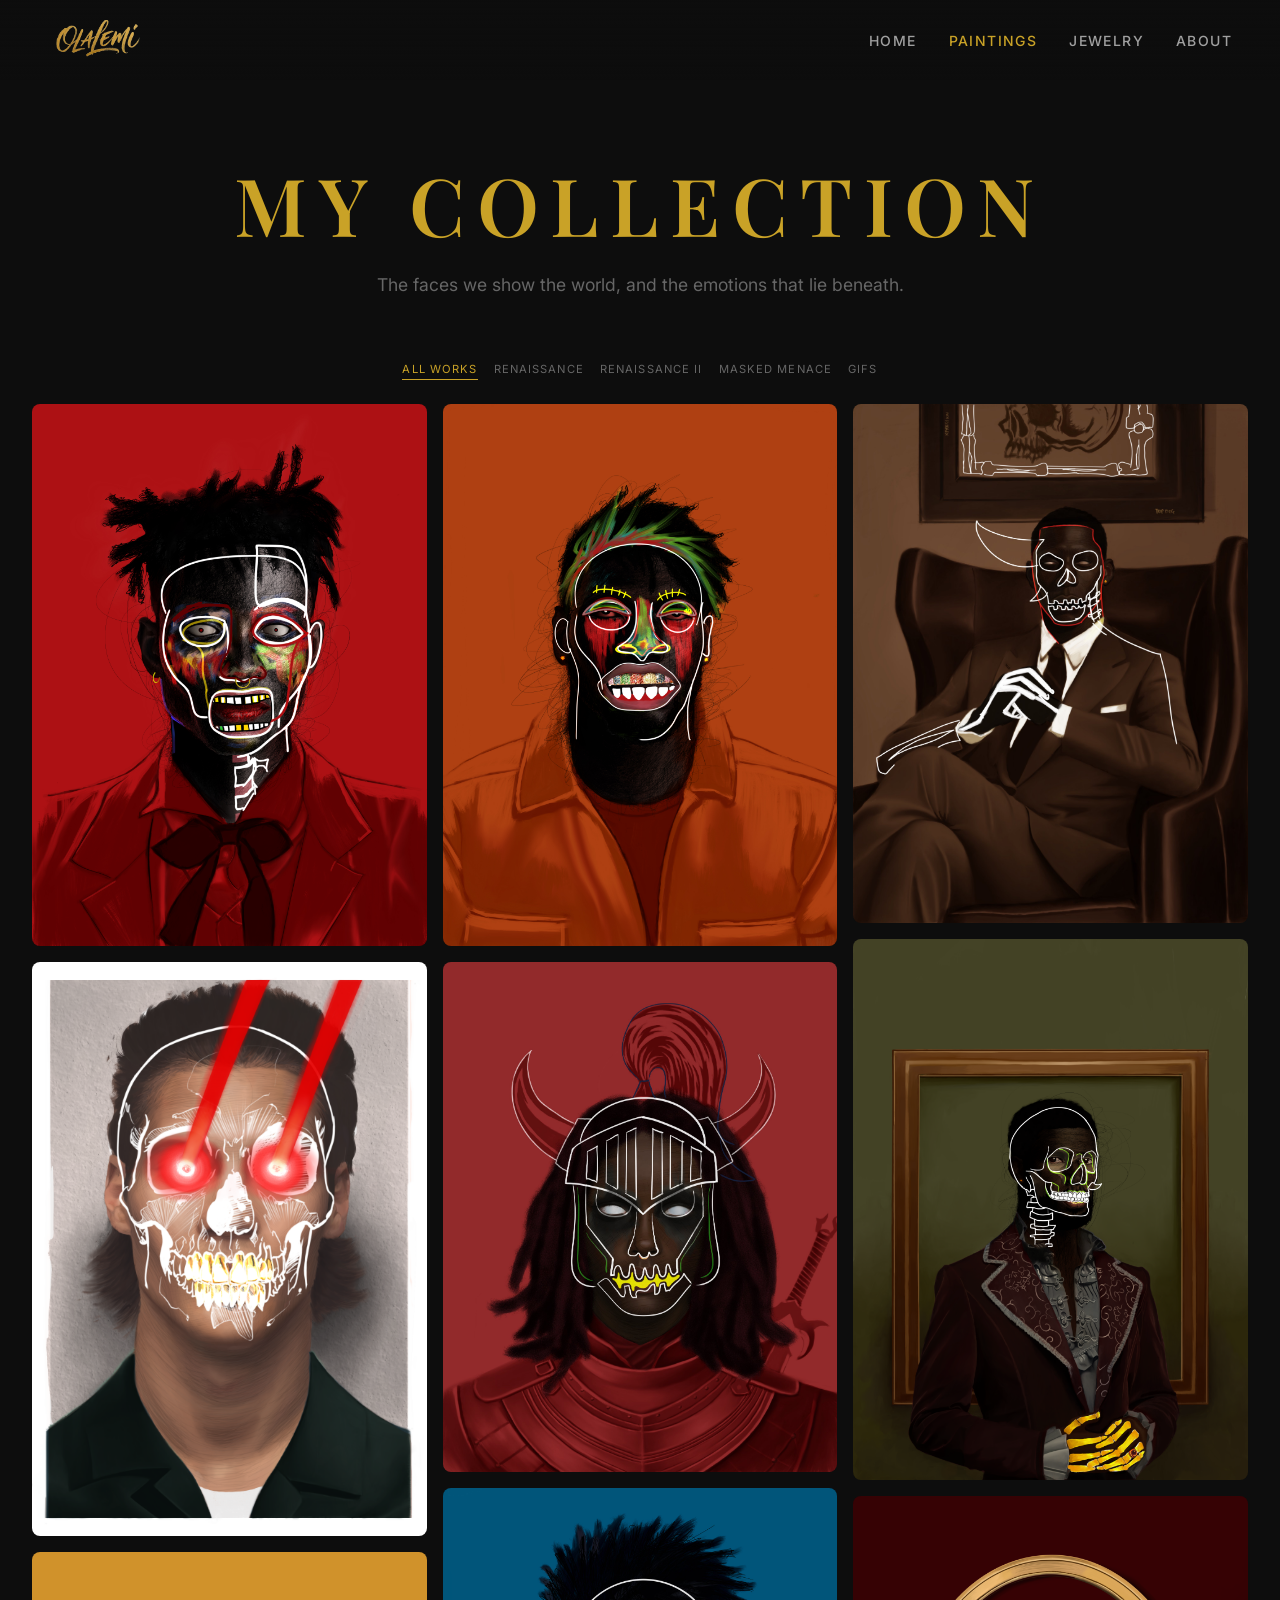
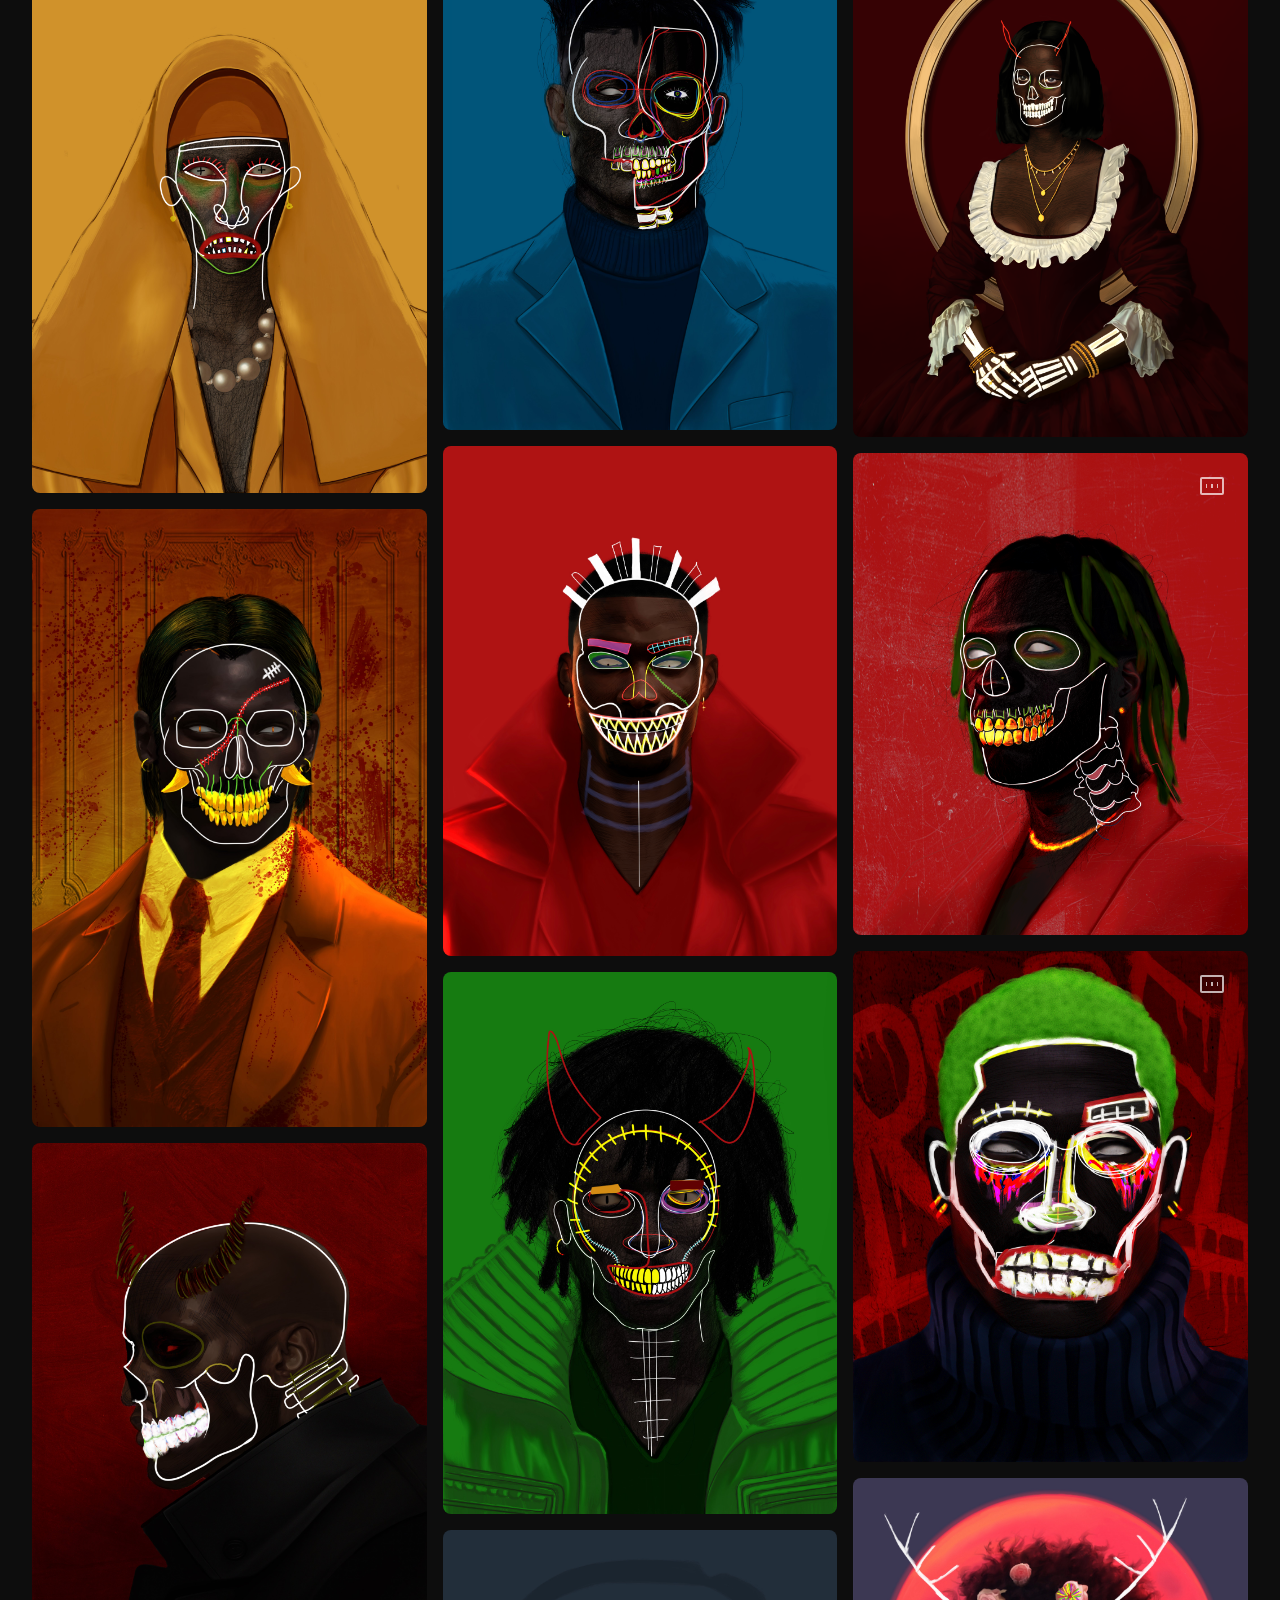
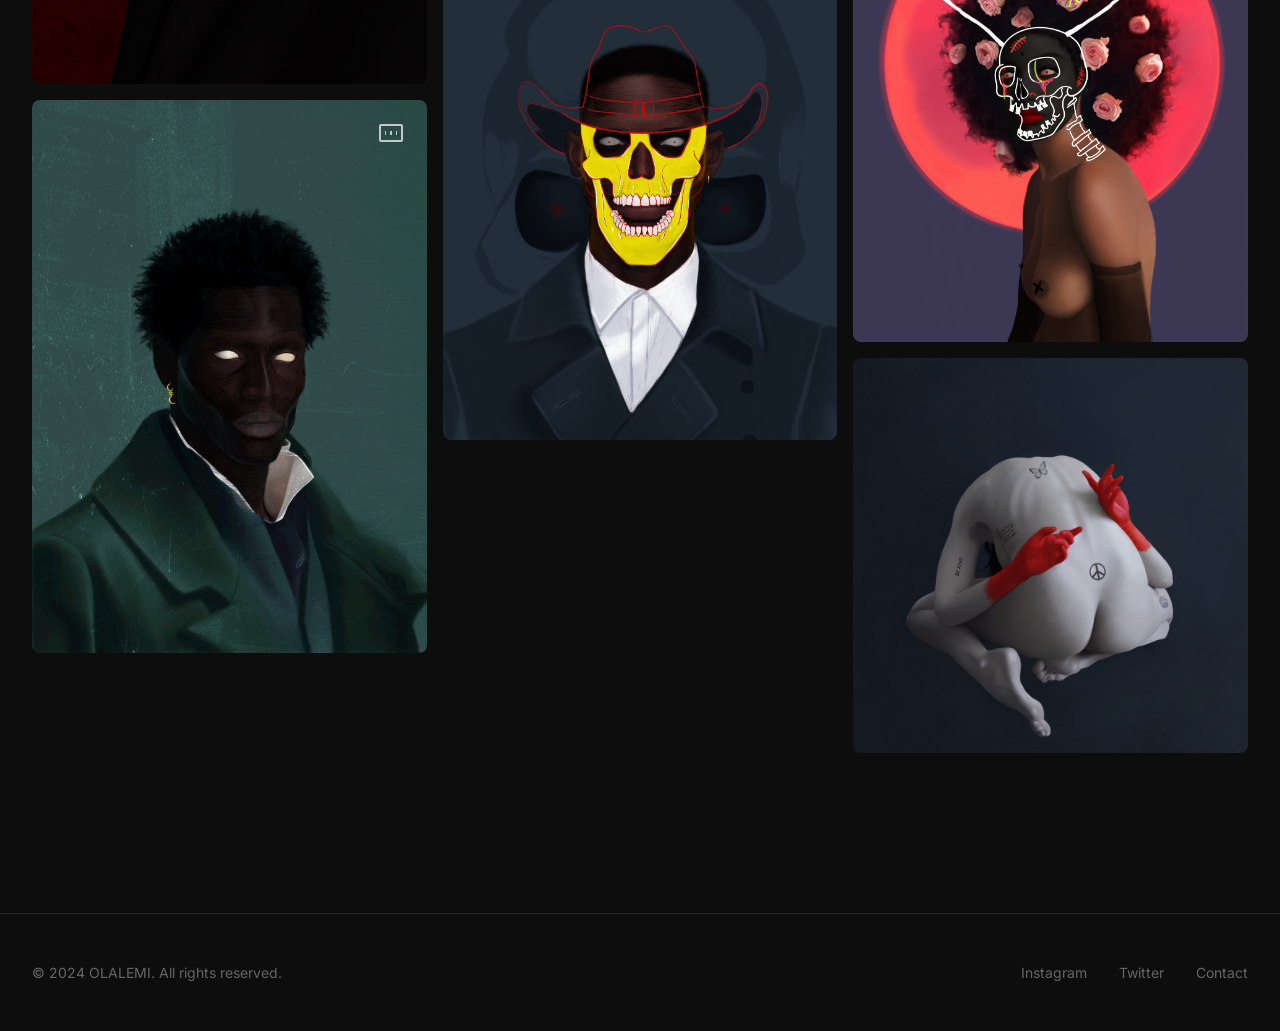
==== commit 72c9c634: "UI refinements: nav logo, gallery heading, scroll behavior - Add brushstroke calligraphy logo (trans" ====
--- a/paintings.html
+++ b/paintings.html
@@ -25,13 +25,17 @@
 <body>
     <!-- Navigation -->
     <nav class="nav" id="nav">
-        <a href="index.html" class="nav__logo">OLALEMI</a>
-        <ul class="nav__links">
+        <a href="index.html" class="nav__logo"><img src="assets/olalemi-logo.png" alt="OLALEMI"
+                class="nav__logo-img"></a>
+        <ul class="nav__links" id="navLinks">
             <li><a href="index.html" class="nav__link">Home</a></li>
             <li><a href="paintings.html" class="nav__link active">Paintings</a></li>
             <li><a href="jewelry.html" class="nav__link">Jewelry</a></li>
             <li><a href="about.html" class="nav__link">About</a></li>
         </ul>
+        <button class="nav__hamburger" id="navHamburger" aria-label="Toggle menu">
+            <span></span><span></span><span></span>
+        </button>
     </nav>
 
     <!-- Gallery Header -->
--- a/css/styles.css
+++ b/css/styles.css
@@ -165,12 +165,23 @@
   padding: 0 var(--space-2xl);
   background: linear-gradient(to bottom, rgba(13, 13, 13, 0.95), rgba(13, 13, 13, 0));
   z-index: var(--z-nav);
-  transition: background var(--transition-base);
+  transition: background var(--transition-base), transform 0.35s ease;
+}
+
+.nav--hidden {
+  transform: translateY(-100%);
 }
 
 .nav.scrolled {
   background: rgba(13, 13, 13, 0.98);
   backdrop-filter: blur(10px);
+}
+
+/* Remove backdrop-filter when menu is open to prevent
+   fixed-position overlay from being constrained to nav height */
+.nav.scrolled.nav--open {
+  backdrop-filter: none;
+  -webkit-backdrop-filter: none;
 }
 
 .nav__logo {
@@ -180,6 +191,16 @@
   color: var(--color-text-primary);
   letter-spacing: 0.05em;
   text-transform: uppercase;
+  display: flex;
+  align-items: center;
+}
+
+.nav__logo-img {
+  height: 85px;
+  width: auto;
+  display: block;
+  transform: scaleX(1.15);
+  transform-origin: left center;
 }
 
 .nav__links {
@@ -300,7 +321,7 @@
   min-height: 100vh;
   padding: var(--space-2xl);
   padding-top: calc(var(--nav-height) + var(--space-3xl));
-  padding-bottom: 11rem;
+  padding-bottom: var(--space-3xl);
   max-width: var(--max-width-narrow);
   opacity: 0;
   transform: translateY(30px);
@@ -321,6 +342,7 @@
   color: var(--color-cream-muted);
   max-width: 600px;
   margin: 0 auto var(--space-lg);
+  text-align: center;
   text-shadow: 0 2px 10px rgba(0, 0, 0, 0.5);
 }
 
@@ -330,10 +352,6 @@
 
 /* Scroll Indicator */
 .scroll-indicator {
-  position: absolute;
-  bottom: var(--space-2xl);
-  left: 50%;
-  transform: translateX(-50%);
   display: flex;
   flex-direction: column;
   align-items: center;
@@ -341,7 +359,8 @@
   color: var(--color-text-muted);
   font-size: var(--font-size-xs);
   text-transform: uppercase;
-  animation: fadeInUpCentered 1s ease forwards;
+  margin-top: var(--space-lg);
+  animation: fadeIn 1s ease forwards;
   animation-delay: 1.5s;
   opacity: 0;
   z-index: 10;
@@ -530,27 +549,134 @@
   margin-bottom: var(--space-xl);
 }
 
+/* ---------- Hamburger Menu (hidden on desktop) ---------- */
+.nav__hamburger {
+  display: none;
+  background: none;
+  border: none;
+  cursor: pointer;
+  width: 28px;
+  height: 20px;
+  position: relative;
+  z-index: 1001;
+  padding: 0;
+}
+
+.nav__hamburger span {
+  display: block;
+  width: 100%;
+  height: 2px;
+  background-color: var(--color-text-primary);
+  border-radius: 2px;
+  transition: all 0.3s ease;
+  position: absolute;
+  left: 0;
+}
+
+.nav__hamburger span:nth-child(1) {
+  top: 0;
+}
+
+.nav__hamburger span:nth-child(2) {
+  top: 50%;
+  transform: translateY(-50%);
+}
+
+.nav__hamburger span:nth-child(3) {
+  bottom: 0;
+}
+
+/* Hamburger → X animation */
+.nav--open .nav__hamburger span:nth-child(1) {
+  top: 50%;
+  transform: translateY(-50%) rotate(45deg);
+}
+
+.nav--open .nav__hamburger span:nth-child(2) {
+  opacity: 0;
+}
+
+.nav--open .nav__hamburger span:nth-child(3) {
+  bottom: 50%;
+  transform: translateY(50%) rotate(-45deg);
+}
+
 /* ---------- Responsive ---------- */
 @media (max-width: 768px) {
   :root {
     --nav-height: 60px;
   }
 
+  /* --- Navigation: Hamburger + Overlay --- */
   .nav {
     padding: 0 var(--space-lg);
   }
 
+  .nav__hamburger {
+    display: block;
+    width: 22px;
+    height: 16px;
+  }
+
   .nav__links {
-    gap: var(--space-lg);
+    position: fixed;
+    inset: 0;
+    background: rgba(13, 13, 13, 0.98);
+    backdrop-filter: blur(20px);
+    -webkit-backdrop-filter: blur(20px);
+    display: flex;
+    flex-direction: column;
+    align-items: center;
+    justify-content: center;
+    gap: var(--space-2xl);
+    opacity: 0;
+    pointer-events: none;
+    transition: opacity 0.3s ease;
+    z-index: 1000;
+  }
+
+  .nav--open .nav__links {
+    opacity: 1;
+    pointer-events: auto;
   }
 
   .nav__link {
-    font-size: var(--font-size-xs);
+    font-size: var(--font-size-xl);
+    letter-spacing: 0.15em;
+  }
+
+  .nav__link::after {
+    bottom: -6px;
+  }
+
+  /* --- Hero Section: Spacing, Sizing, Centering --- */
+  .hero {
+    min-height: 85vh;
+  }
+
+  .hero__image {
+    object-position: center 30%;
   }
 
   .hero__content {
     padding: var(--space-lg);
-  }
+    padding-top: calc(var(--nav-height) + var(--space-xl));
+    padding-bottom: var(--space-2xl);
+    text-align: center;
+    min-height: 85vh;
+  }
+
+  .hero__title {
+    font-size: clamp(1.8rem, 7vw, 2.5rem);
+  }
+
+  .hero__subtitle {
+    font-size: 0.9rem;
+    text-align: center;
+    padding: 0 var(--space-md);
+    margin-bottom: var(--space-lg);
+  }
+
 
   .section {
     padding: var(--space-3xl) var(--space-lg);
@@ -558,11 +684,11 @@
 }
 
 @media (max-width: 480px) {
-  .nav__logo {
-    font-size: var(--font-size-base);
-  }
-
-  .nav__links {
-    gap: var(--space-md);
+  .hero__title {
+    font-size: clamp(1.6rem, 6.5vw, 2.2rem);
+  }
+
+  .hero__subtitle {
+    font-size: 0.85rem;
   }
 }
--- a/css/gallery.css
+++ b/css/gallery.css
@@ -1,16 +1,18 @@
 /* Header */
 .gallery-header {
-    padding-top: 70px;
-    /* Reduced padding - moved header higher */
+    padding-top: 160px;
+    /* Generous breathing room below nav */
     padding-bottom: var(--space-lg);
     text-align: center;
-    /* Centered heading and subtitle */
 }
 
 .gallery-title {
-    font-size: 4.5rem;
-    margin-bottom: var(--space-xs);
-    letter-spacing: 0.1em;
+    font-family: var(--font-heading);
+    font-weight: var(--font-weight-semibold);
+    font-size: clamp(2.5rem, 10vw, 5rem);
+    margin-bottom: var(--space-lg);
+    letter-spacing: 0.15em;
+    line-height: var(--line-height-tight);
     color: var(--color-accent-gold);
 }
 
@@ -22,10 +24,10 @@
 
 /* Filters */
 .gallery-filters {
-    margin-top: 48px;
+    margin-top: 64px;
     /* Generous breathing room from subtitle */
     display: flex;
-    justify-content: flex-start;
+    justify-content: center;
     gap: var(--space-md);
     flex-wrap: wrap;
     margin-bottom: 0;
@@ -233,11 +235,6 @@
     }
 }
 
-@media (max-width: 600px) {
-    .gallery-title {
-        font-size: var(--font-size-3xl);
-    }
-}
 
 /* ========== Real Image Styles ========== */
 
@@ -660,8 +657,25 @@
     font-style: normal;
 }
 
-/* Mobile Responsive - Filters */
+/* Mobile Responsive - Filters & Header */
 @media (max-width: 768px) {
+    .gallery-header {
+        padding-top: calc(60px + 3rem);
+        /* nav-height + generous breathing room */
+        text-align: center;
+    }
+
+    .gallery-title {
+        font-size: 2.4rem;
+        letter-spacing: 0.08em;
+    }
+
+    .gallery-header .section__subtitle {
+        font-size: 0.85rem;
+        text-align: center;
+        padding: 0 var(--space-md);
+    }
+
     .gallery-filters {
         flex-wrap: nowrap;
         overflow-x: auto;
@@ -673,6 +687,7 @@
         margin-right: calc(-1 * var(--space-xl));
         padding-left: var(--space-xl);
         padding-right: var(--space-xl);
+        margin-top: var(--space-xl);
     }
 
     .gallery-filters::-webkit-scrollbar {
@@ -683,11 +698,8 @@
         white-space: nowrap;
         flex-shrink: 0;
         padding: var(--space-xs) 0;
-        /* Larger touch target */
-    }
-
-    .gallery-header {
-        padding-top: 50px;
+        font-size: 0.6rem;
+        /* Slightly smaller for mobile fit */
     }
 
     .gallery-container {
